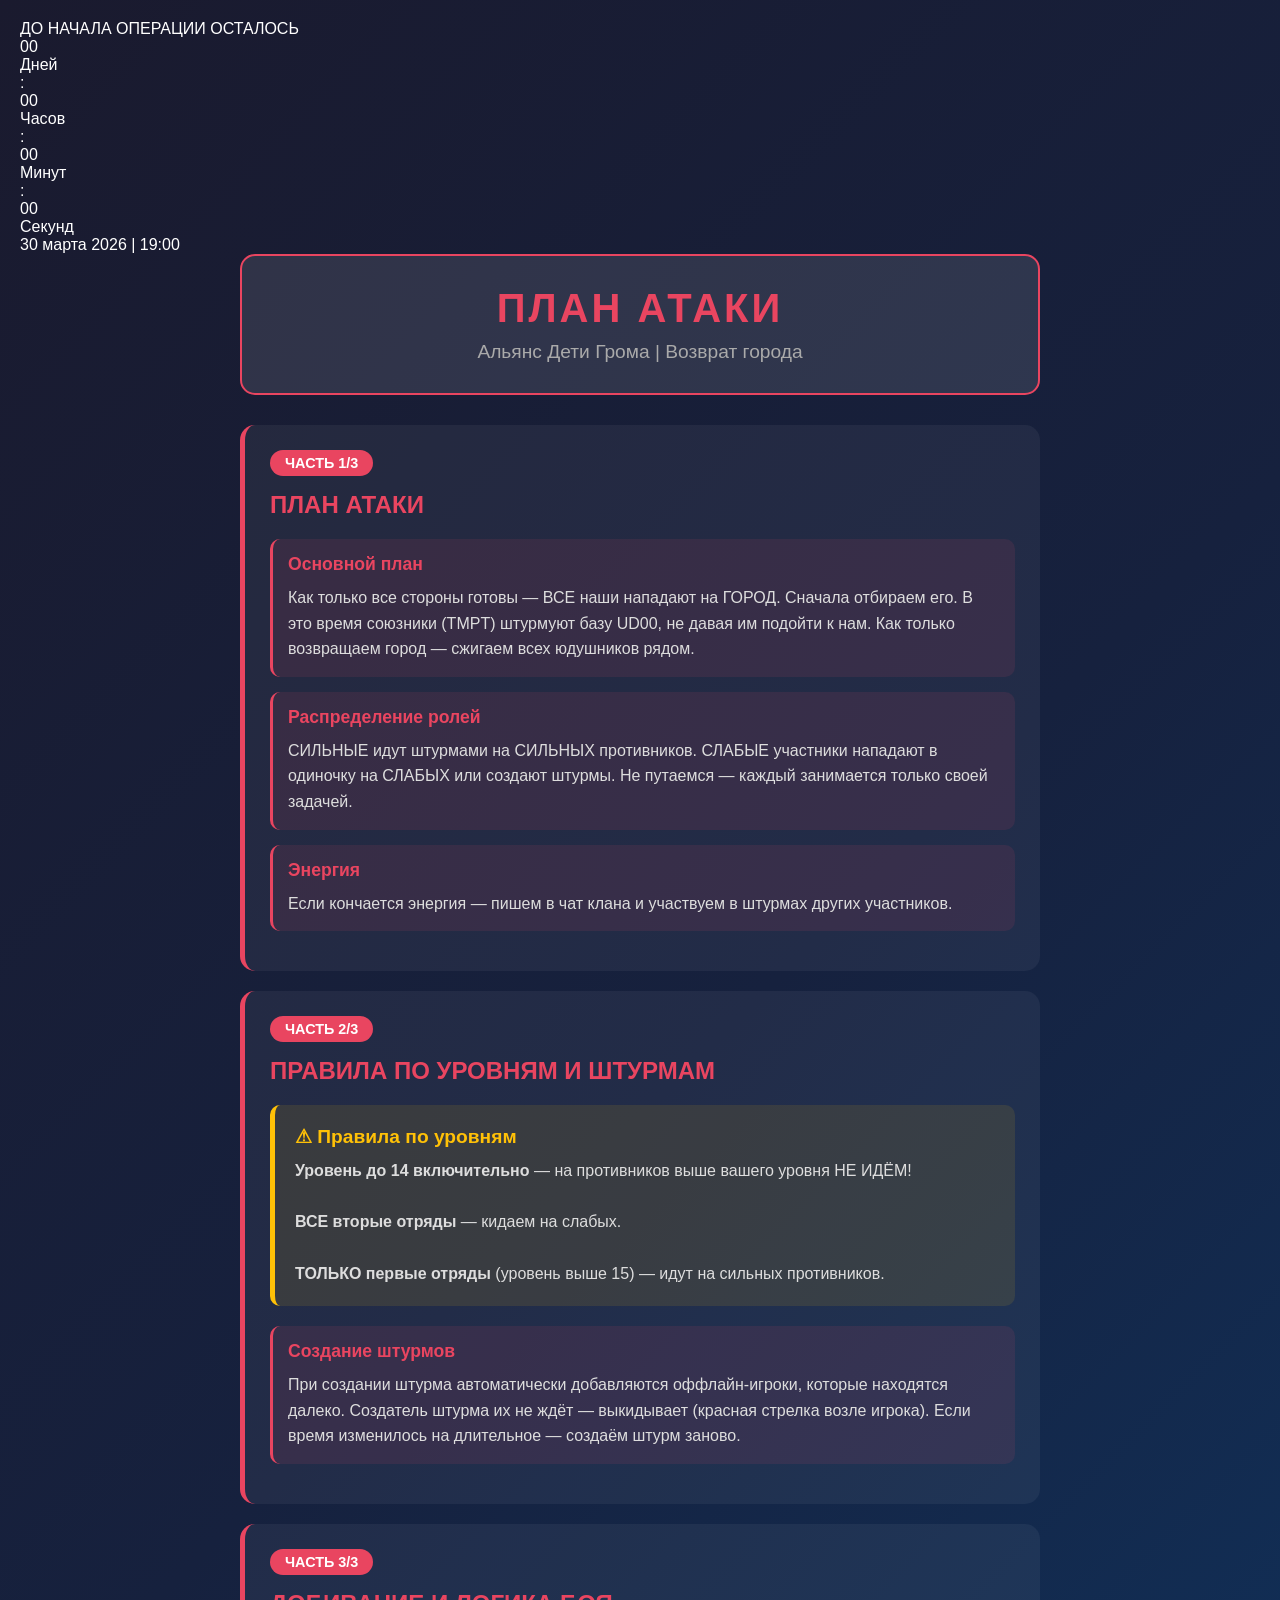
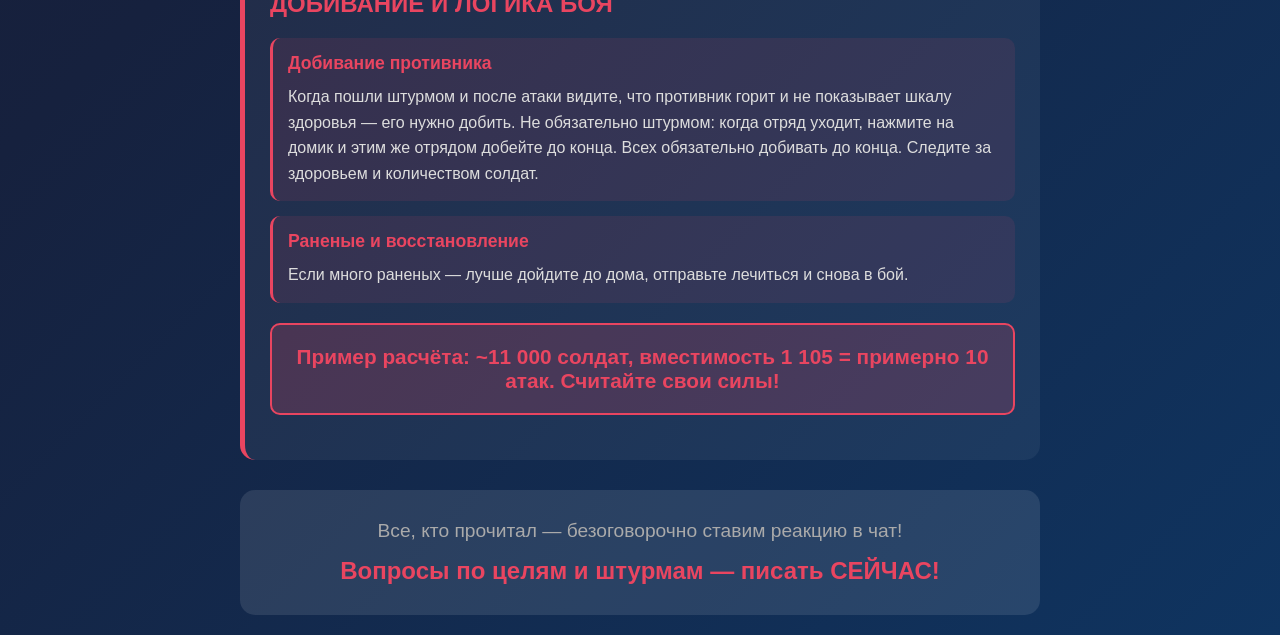
==== attack-plan.html @ 68d18eac "Create attack-plan.html" ====
<!DOCTYPE html>
<html lang="ru">
<head>
    <meta charset="UTF-8">
    <meta name="viewport" content="width=device-width, initial-scale=1.0">
    <title>План Атаки | Дети Грома</title>
    <style>
        * {
            margin: 0;
            padding: 0;
            box-sizing: border-box;
        }

        body {
            font-family: 'Segoe UI', Tahoma, Geneva, Verdana, sans-serif;
            background: linear-gradient(135deg, #1a1a2e 0%, #16213e 50%, #0f3460 100%);
            min-height: 100vh;
            padding: 20px;
            color: #fff;
        }

        .container {
            max-width: 800px;
            margin: 0 auto;
        }

        .header {
            text-align: center;
            padding: 30px 20px;
            background: rgba(255, 255, 255, 0.1);
            border-radius: 15px;
            margin-bottom: 30px;
            border: 2px solid #e94560;
        }

        .header h1 {
            font-size: 2.5em;
            color: #e94560;
            text-transform: uppercase;
            letter-spacing: 3px;
            margin-bottom: 10px;
        }

        .header .subtitle {
            font-size: 1.2em;
            color: #aaa;
        }

        .section {
            background: rgba(255, 255, 255, 0.05);
            border-radius: 15px;
            padding: 25px;
            margin-bottom: 20px;
            border-left: 5px solid #e94560;
        }

        .section-number {
            display: inline-block;
            background: #e94560;
            color: #fff;
            padding: 5px 15px;
            border-radius: 20px;
            font-size: 0.9em;
            font-weight: bold;
            margin-bottom: 15px;
        }

        .section h2 {
            font-size: 1.5em;
            color: #e94560;
            margin-bottom: 20px;
            text-transform: uppercase;
        }

        .point {
            background: rgba(233, 69, 96, 0.1);
            padding: 15px;
            border-radius: 10px;
            margin-bottom: 15px;
            border-left: 3px solid #e94560;
        }

        .point-title {
            font-weight: bold;
            color: #e94560;
            margin-bottom: 10px;
            font-size: 1.1em;
        }

        .point-text {
            line-height: 1.6;
            color: #ddd;
        }

        .warning {
            background: rgba(255, 193, 7, 0.1);
            border-left: 5px solid #ffc107;
            padding: 20px;
            border-radius: 10px;
            margin: 20px 0;
        }

        .warning-title {
            color: #ffc107;
            font-weight: bold;
            font-size: 1.2em;
            margin-bottom: 10px;
        }

        .warning-text {
            color: #ddd;
            line-height: 1.6;
        }

        .important {
            background: rgba(233, 69, 96, 0.2);
            border: 2px solid #e94560;
            padding: 20px;
            border-radius: 10px;
            margin: 20px 0;
            text-align: center;
        }

        .important-text {
            font-size: 1.3em;
            font-weight: bold;
            color: #e94560;
        }

        .footer {
            text-align: center;
            padding: 30px;
            background: rgba(255, 255, 255, 0.1);
            border-radius: 15px;
            margin-top: 30px;
        }

        .footer-text {
            font-size: 1.2em;
            color: #aaa;
            margin-bottom: 15px;
        }

        .footer-action {
            font-size: 1.5em;
            font-weight: bold;
            color: #e94560;
        }

        @media (max-width: 600px) {
            .header h1 {
                font-size: 1.8em;
            }

            .section {
                padding: 20px;
            }

            .point {
                padding: 12px;
            }
        }
    </style>
</head>
<body>
  <div class="countdown-container">
    <div class="countdown-title">ДО НАЧАЛА ОПЕРАЦИИ ОСТАЛОСЬ</div>
    <div class="countdown-timer" id="countdown">
        <div class="countdown-item">
            <div class="countdown-value" id="days">00</div>
            <div class="countdown-label">Дней</div>
        </div>
        <div class="countdown-separator">:</div>
        <div class="countdown-item">
            <div class="countdown-value" id="hours">00</div>
            <div class="countdown-label">Часов</div>
        </div>
        <div class="countdown-separator">:</div>
        <div class="countdown-item">
            <div class="countdown-value" id="minutes">00</div>
            <div class="countdown-label">Минут</div>
        </div>
        <div class="countdown-separator">:</div>
        <div class="countdown-item">
            <div class="countdown-value" id="seconds">00</div>
            <div class="countdown-label">Секунд</div>
        </div>
    </div>
    <div class="countdown-date">30 марта 2026 | 19:00</div>
</div>
    <div class="container">
        <div class="header">
            <h1>План Атаки</h1>
            <div class="subtitle">Альянс Дети Грома | Возврат города</div>
        </div>

        <div class="section">
            <div class="section-number">ЧАСТЬ 1/3</div>
            <h2>План атаки</h2>
            
            <div class="point">
                <div class="point-title">Основной план</div>
                <div class="point-text">
                    Как только все стороны готовы — ВСЕ наши нападают на ГОРОД. Сначала отбираем его. В это время союзники (TMPT) штурмуют базу UD00, не давая им подойти к нам. Как только возвращаем город — сжигаем всех юдушников рядом.
                </div>
            </div>

            <div class="point">
                <div class="point-title">Распределение ролей</div>
                <div class="point-text">
                    СИЛЬНЫЕ идут штурмами на СИЛЬНЫХ противников. СЛАБЫЕ участники нападают в одиночку на СЛАБЫХ или создают штурмы. Не путаемся — каждый занимается только своей задачей.
                </div>
            </div>

            <div class="point">
                <div class="point-title">Энергия</div>
                <div class="point-text">
                    Если кончается энергия — пишем в чат клана и участвуем в штурмах других участников.
                </div>
            </div>
        </div>

        <div class="section">
            <div class="section-number">ЧАСТЬ 2/3</div>
            <h2>Правила по уровням и штурмам</h2>
            
            <div class="warning">
                <div class="warning-title">⚠ Правила по уровням</div>
                <div class="warning-text">
                    <strong>Уровень до 14 включительно</strong> — на противников выше вашего уровня НЕ ИДЁМ!<br><br>
                    <strong>ВСЕ вторые отряды</strong> — кидаем на слабых.<br><br>
                    <strong>ТОЛЬКО первые отряды</strong> (уровень выше 15) — идут на сильных противников.
                </div>
            </div>

            <div class="point">
                <div class="point-title">Создание штурмов</div>
                <div class="point-text">
                    При создании штурма автоматически добавляются оффлайн-игроки, которые находятся далеко. Создатель штурма их не ждёт — выкидывает (красная стрелка возле игрока). Если время изменилось на длительное — создаём штурм заново.
                </div>
            </div>
        </div>

        <div class="section">
            <div class="section-number">ЧАСТЬ 3/3</div>
            <h2>Добивание и логика боя</h2>
            
            <div class="point">
                <div class="point-title">Добивание противника</div>
                <div class="point-text">
                    Когда пошли штурмом и после атаки видите, что противник горит и не показывает шкалу здоровья — его нужно добить. Не обязательно штурмом: когда отряд уходит, нажмите на домик и этим же отрядом добейте до конца. Всех обязательно добивать до конца. Следите за здоровьем и количеством солдат.
                </div>
            </div>

            <div class="point">
                <div class="point-title">Раненые и восстановление</div>
                <div class="point-text">
                    Если много раненых — лучше дойдите до дома, отправьте лечиться и снова в бой.
                </div>
            </div>

            <div class="important">
                <div class="important-text">
                    Пример расчёта: ~11 000 солдат, вместимость 1 105 = примерно 10 атак. Считайте свои силы!
                </div>
            </div>
        </div>

        <div class="footer">
            <div class="footer-text">
                Все, кто прочитал — безоговорочно ставим реакцию в чат!
            </div>
            <div class="footer-action">
                Вопросы по целям и штурмам — писать СЕЙЧАС!
            </div>
        </div>
    </div>
</body>
</html>
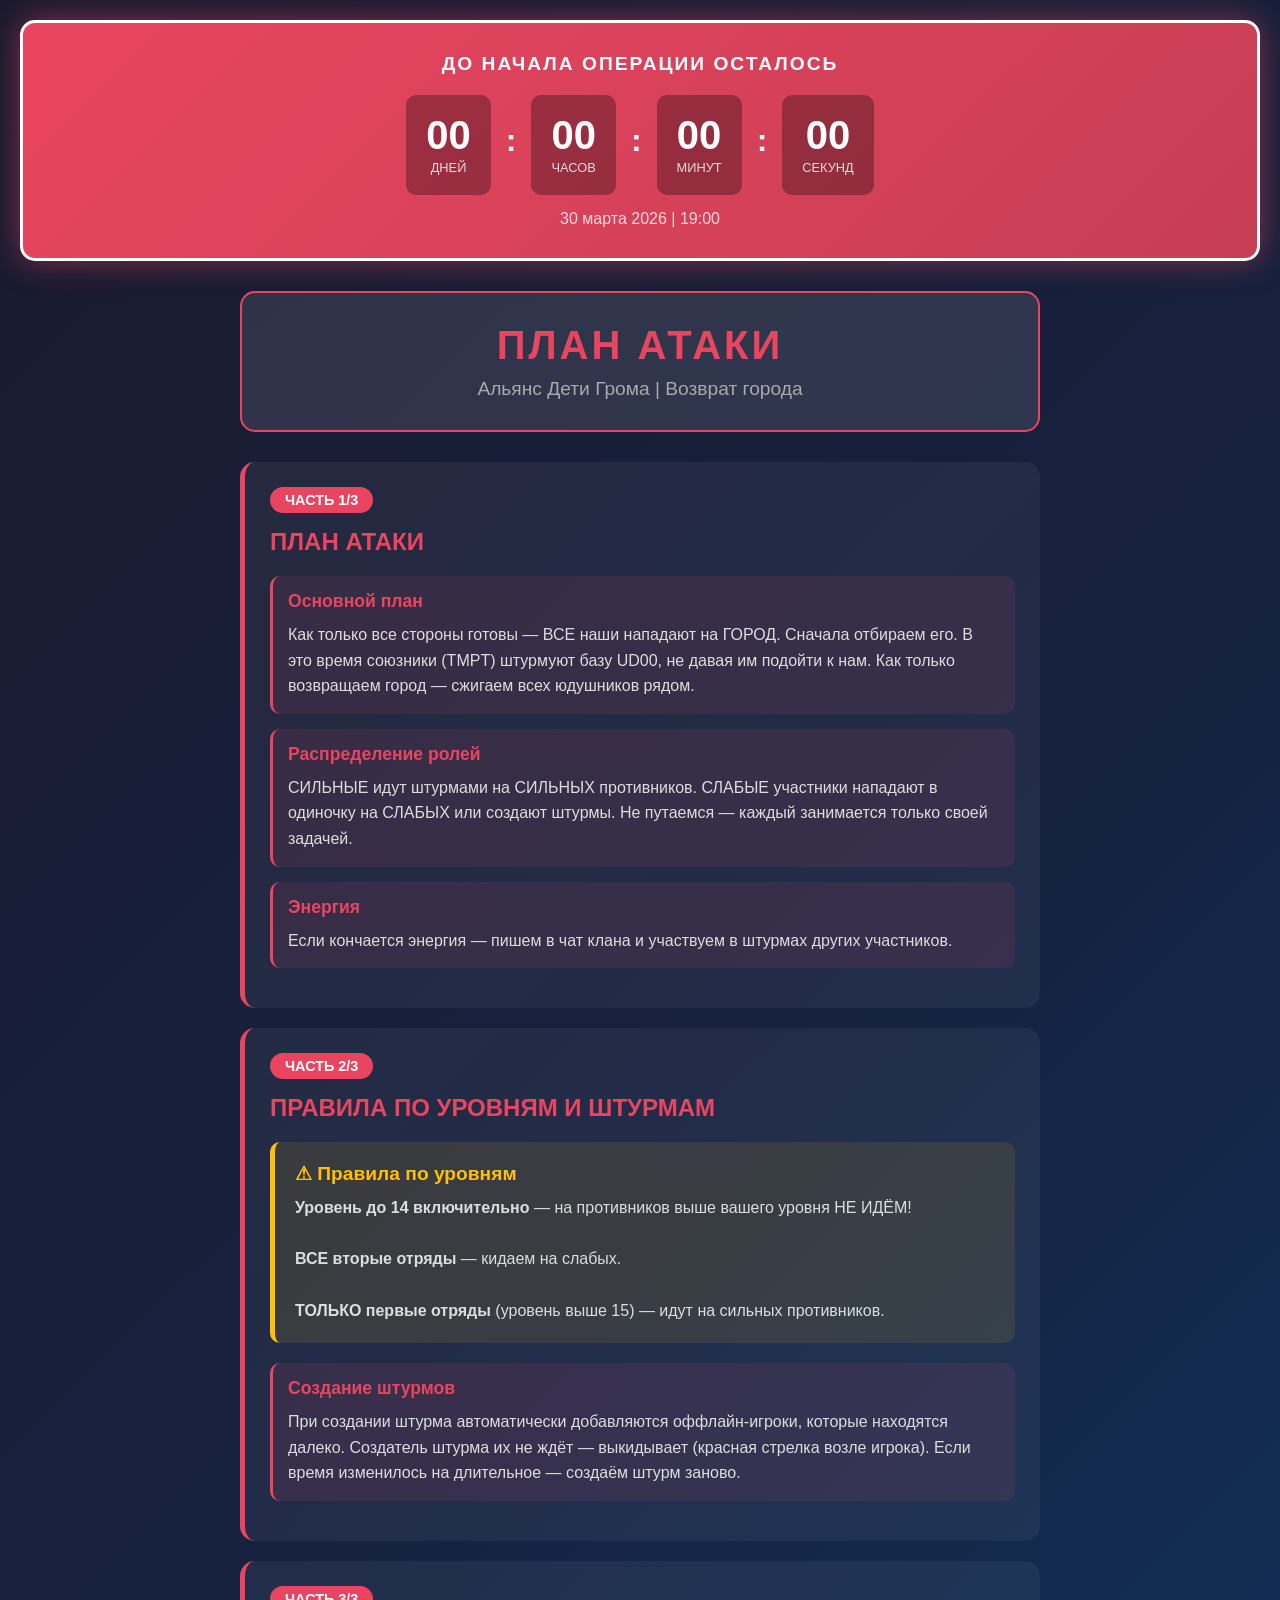
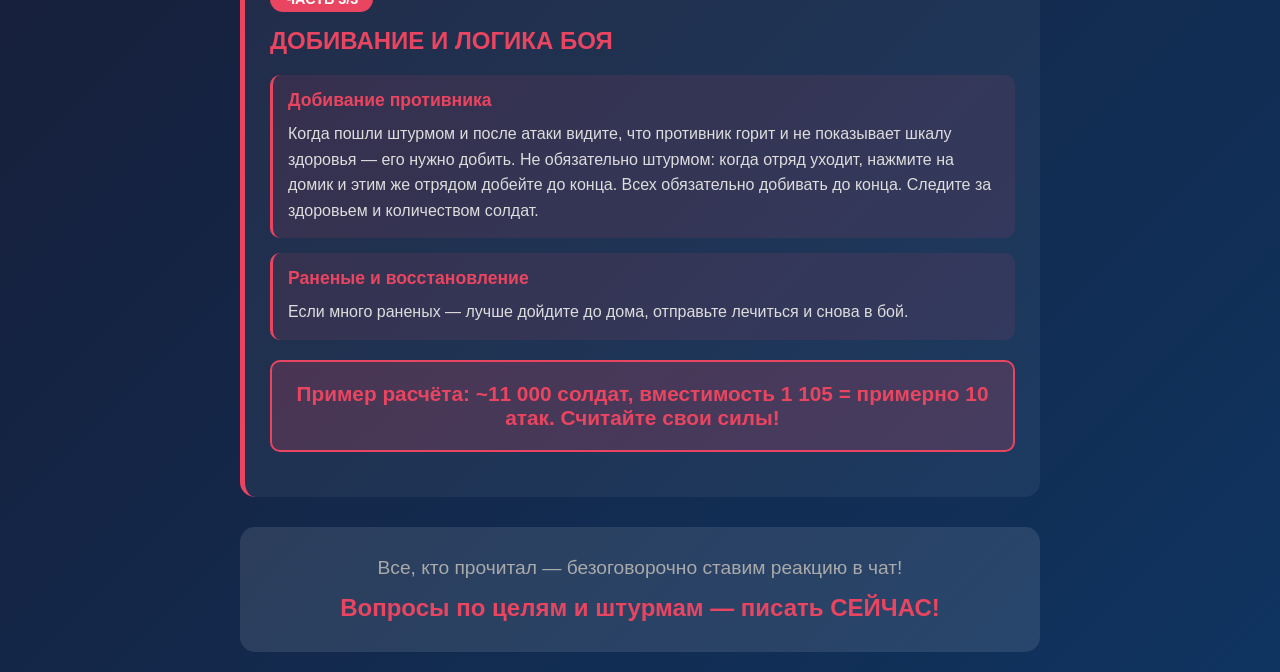
==== commit 678b8adb: "Update attack-plan.html" ====
--- a/attack-plan.html
+++ b/attack-plan.html
@@ -18,6 +18,85 @@
             padding: 20px;
             color: #fff;
         }
+        .countdown-container {
+    background: linear-gradient(135deg, #e94560 0%, #c73e54 100%);
+    border-radius: 15px;
+    padding: 30px 20px;
+    margin-bottom: 30px;
+    text-align: center;
+    border: 3px solid #fff;
+    box-shadow: 0 0 30px rgba(233, 69, 96, 0.5);
+}
+
+.countdown-title {
+    font-size: 1.2em;
+    color: #fff;
+    text-transform: uppercase;
+    letter-spacing: 2px;
+    margin-bottom: 20px;
+    font-weight: bold;
+}
+
+.countdown-timer {
+    display: flex;
+    justify-content: center;
+    align-items: center;
+    gap: 15px;
+    margin-bottom: 15px;
+}
+
+.countdown-item {
+    background: rgba(0, 0, 0, 0.3);
+    padding: 20px;
+    border-radius: 10px;
+    min-width: 80px;
+}
+
+.countdown-value {
+    font-size: 2.5em;
+    font-weight: bold;
+    color: #fff;
+    line-height: 1;
+}
+
+.countdown-label {
+    font-size: 0.8em;
+    color: #ddd;
+    margin-top: 5px;
+    text-transform: uppercase;
+}
+
+.countdown-separator {
+    font-size: 2em;
+    color: #fff;
+    font-weight: bold;
+    margin-top: -10px;
+}
+
+.countdown-date {
+    font-size: 1em;
+    color: #fff;
+    opacity: 0.8;
+}
+
+@media (max-width: 600px) {
+    .countdown-item {
+        padding: 15px;
+        min-width: 60px;
+    }
+
+    .countdown-value {
+        font-size: 1.8em;
+    }
+
+    .countdown-label {
+        font-size: 0.7em;
+    }
+
+    .countdown-separator {
+        font-size: 1.5em;
+    }
+}
 
         .container {
             max-width: 800px;
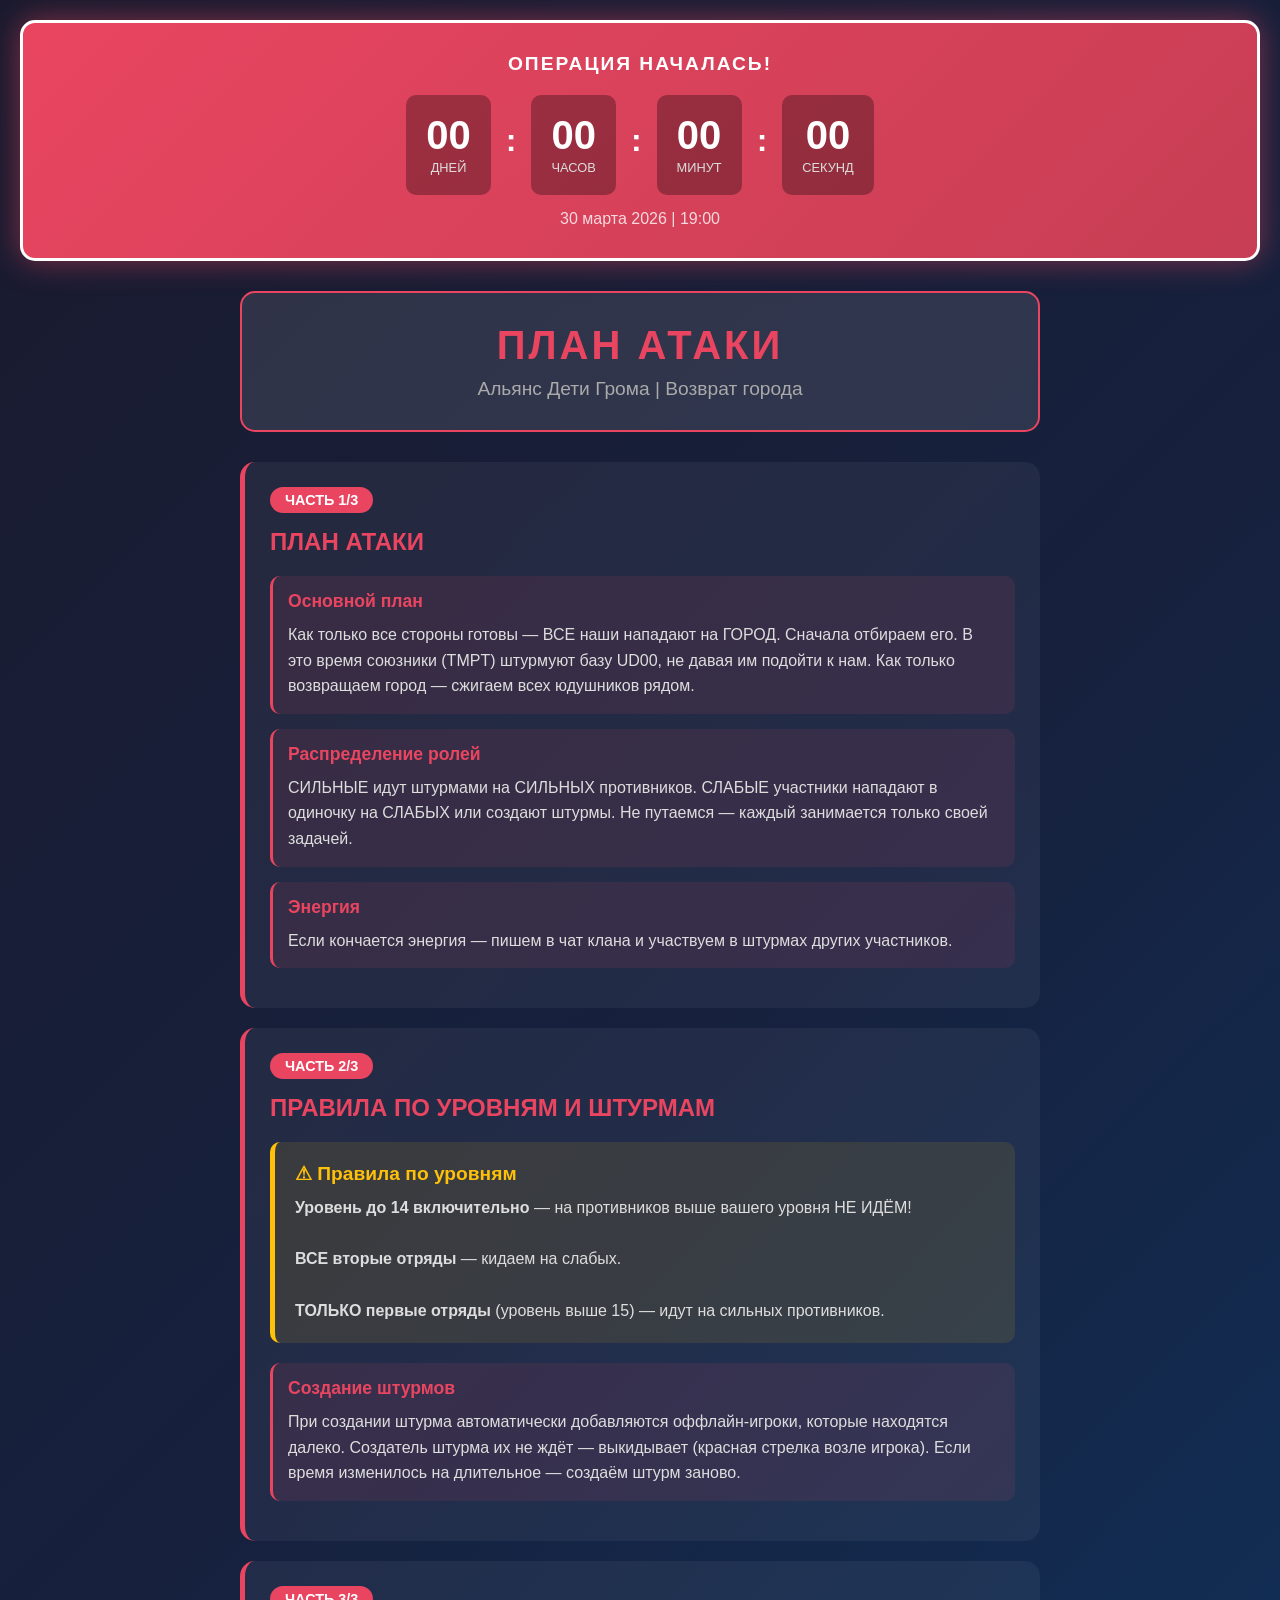
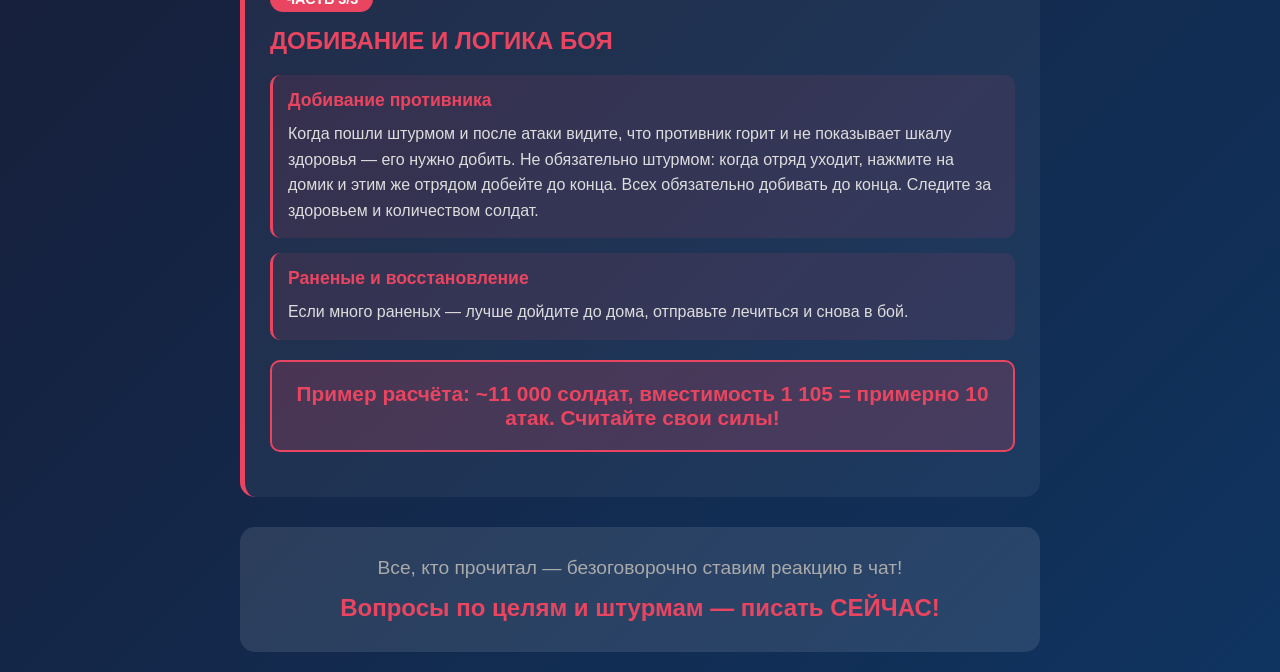
==== commit db859d41: "Update attack-plan.html" ====
--- a/attack-plan.html
+++ b/attack-plan.html
@@ -354,5 +354,34 @@
             </div>
         </div>
     </div>
+    <script>
+    function updateCountdown() {
+        const targetDate = new Date('March 30, 2026 19:00:00').getTime();
+        const now = new Date().getTime();
+        const difference = targetDate - now;
+
+        if (difference <= 0) {
+            document.getElementById('days').textContent = '00';
+            document.getElementById('hours').textContent = '00';
+            document.getElementById('minutes').textContent = '00';
+            document.getElementById('seconds').textContent = '00';
+            document.querySelector('.countdown-title').textContent = 'ОПЕРАЦИЯ НАЧАЛАСЬ!';
+            return;
+        }
+
+        const days = Math.floor(difference / (1000 * 60 * 60 * 24));
+        const hours = Math.floor((difference % (1000 * 60 * 60 * 24)) / (1000 * 60 * 60));
+        const minutes = Math.floor((difference % (1000 * 60 * 60)) / (1000 * 60));
+        const seconds = Math.floor((difference % (1000 * 60)) / 1000);
+
+        document.getElementById('days').textContent = days.toString().padStart(2, '0');
+        document.getElementById('hours').textContent = hours.toString().padStart(2, '0');
+        document.getElementById('minutes').textContent = minutes.toString().padStart(2, '0');
+        document.getElementById('seconds').textContent = seconds.toString().padStart(2, '0');
+    }
+
+    updateCountdown();
+    setInterval(updateCountdown, 1000);
+</script>
 </body>
 </html>
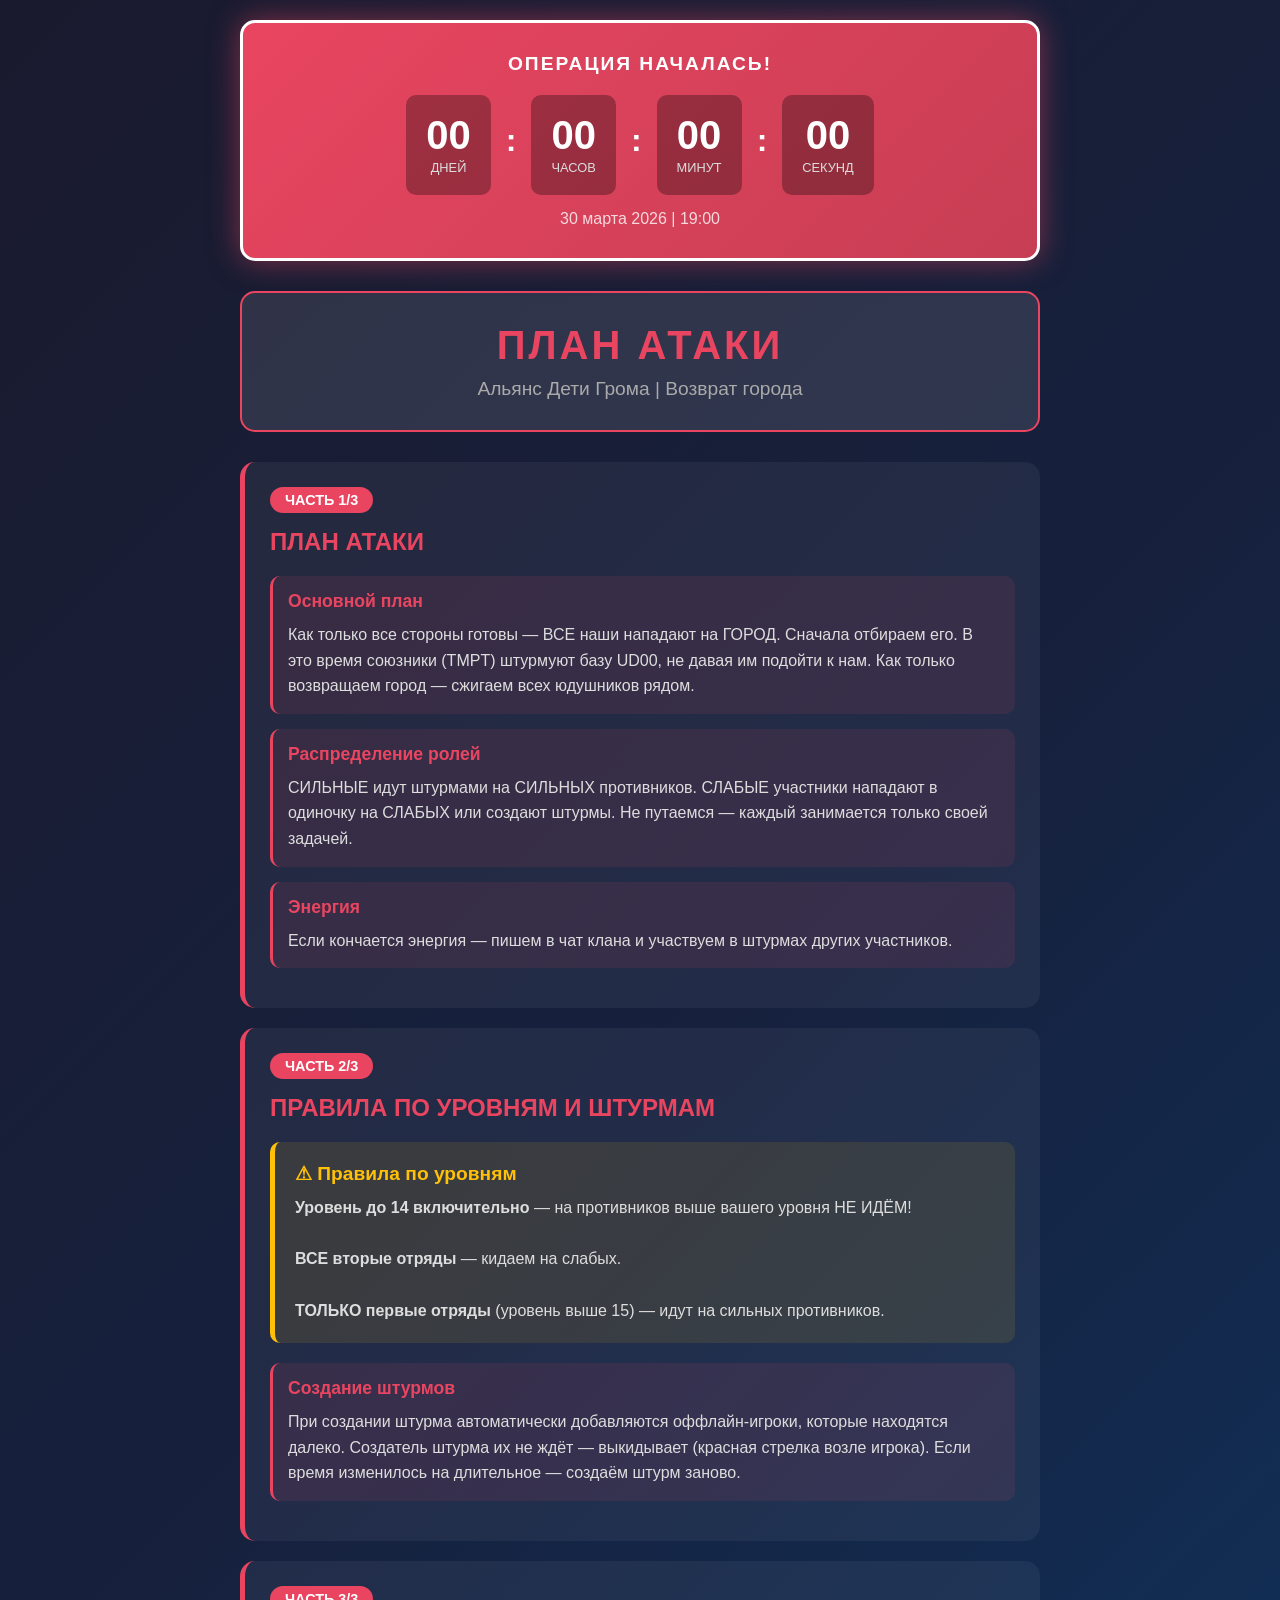
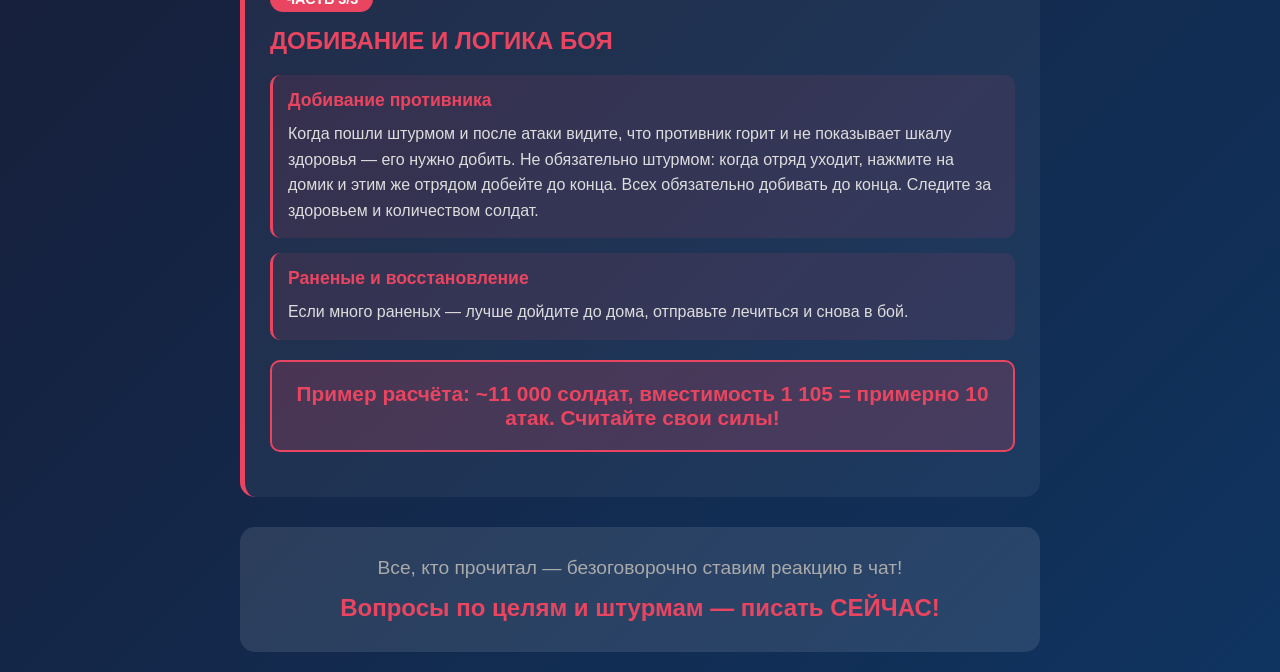
==== commit aa5e32aa: "Update attack-plan.html" ====
--- a/attack-plan.html
+++ b/attack-plan.html
@@ -242,6 +242,7 @@
     </style>
 </head>
 <body>
+    <div class="container">
   <div class="countdown-container">
     <div class="countdown-title">ДО НАЧАЛА ОПЕРАЦИИ ОСТАЛОСЬ</div>
     <div class="countdown-timer" id="countdown">
@@ -267,7 +268,6 @@
     </div>
     <div class="countdown-date">30 марта 2026 | 19:00</div>
 </div>
-    <div class="container">
         <div class="header">
             <h1>План Атаки</h1>
             <div class="subtitle">Альянс Дети Грома | Возврат города</div>
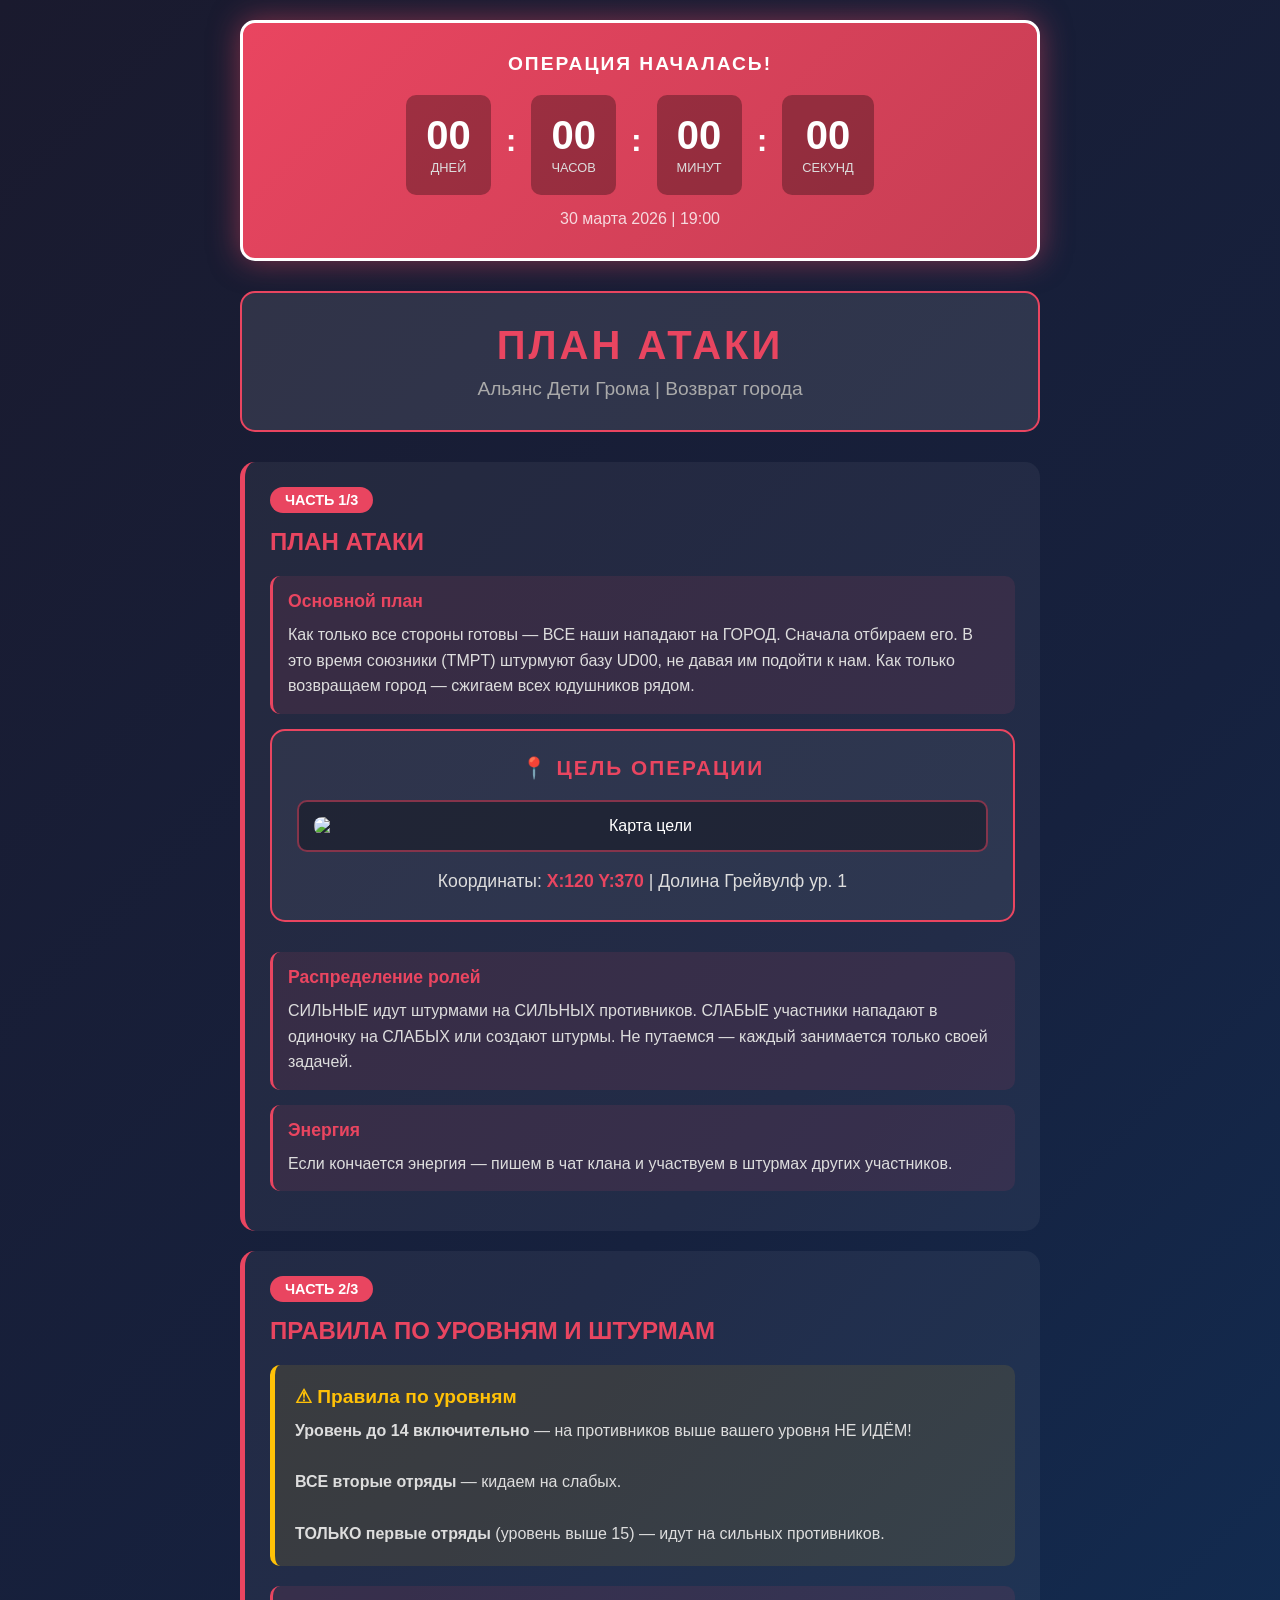
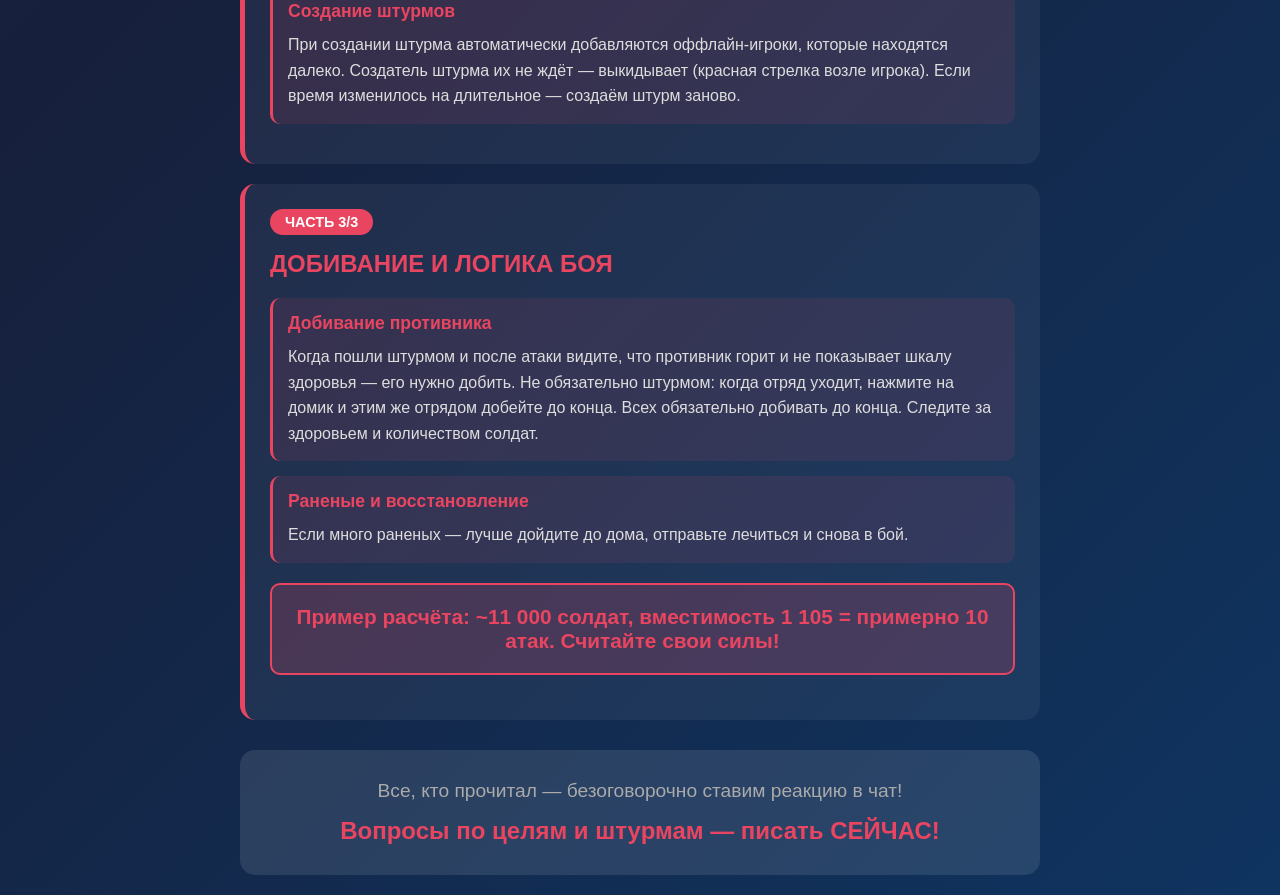
==== commit fb4a54c1: "Update attack-plan.html" ====
--- a/attack-plan.html
+++ b/attack-plan.html
@@ -124,6 +124,59 @@
             font-size: 1.2em;
             color: #aaa;
         }
+        .map-section {
+    background: rgba(255, 255, 255, 0.05);
+    border-radius: 15px;
+    padding: 25px;
+    margin-bottom: 30px;
+    border: 2px solid #e94560;
+    text-align: center;
+}
+
+.map-title {
+    font-size: 1.3em;
+    color: #e94560;
+    font-weight: bold;
+    margin-bottom: 20px;
+    text-transform: uppercase;
+    letter-spacing: 2px;
+}
+
+.map-container {
+    background: rgba(0, 0, 0, 0.3);
+    border-radius: 10px;
+    padding: 15px;
+    margin-bottom: 15px;
+    border: 2px solid rgba(233, 69, 96, 0.5);
+}
+
+.map-image {
+    max-width: 100%;
+    height: auto;
+    border-radius: 8px;
+    display: block;
+    margin: 0 auto;
+}
+
+.map-description {
+    color: #ddd;
+    font-size: 1.1em;
+    line-height: 1.6;
+}
+
+.map-description strong {
+    color: #e94560;
+}
+
+@media (max-width: 600px) {
+    .map-section {
+        padding: 20px;
+    }
+
+    .map-title {
+        font-size: 1.1em;
+    }
+}
 
         .section {
             background: rgba(255, 255, 255, 0.05);
@@ -283,6 +336,16 @@
                     Как только все стороны готовы — ВСЕ наши нападают на ГОРОД. Сначала отбираем его. В это время союзники (TMPT) штурмуют базу UD00, не давая им подойти к нам. Как только возвращаем город — сжигаем всех юдушников рядом.
                 </div>
             </div>
+            <!-- СКРИНШОТ КАРТЫ -->
+<div class="map-section">
+    <div class="map-title">📍 ЦЕЛЬ ОПЕРАЦИИ</div>
+    <div class="map-container">
+        <img src="map-screenshot.png" alt="Карта цели" class="map-image">
+    </div>
+    <div class="map-description">
+        Координаты: <strong>X:120 Y:370</strong> | Долина Грейвулф ур. 1
+    </div>
+</div>
 
             <div class="point">
                 <div class="point-title">Распределение ролей</div>
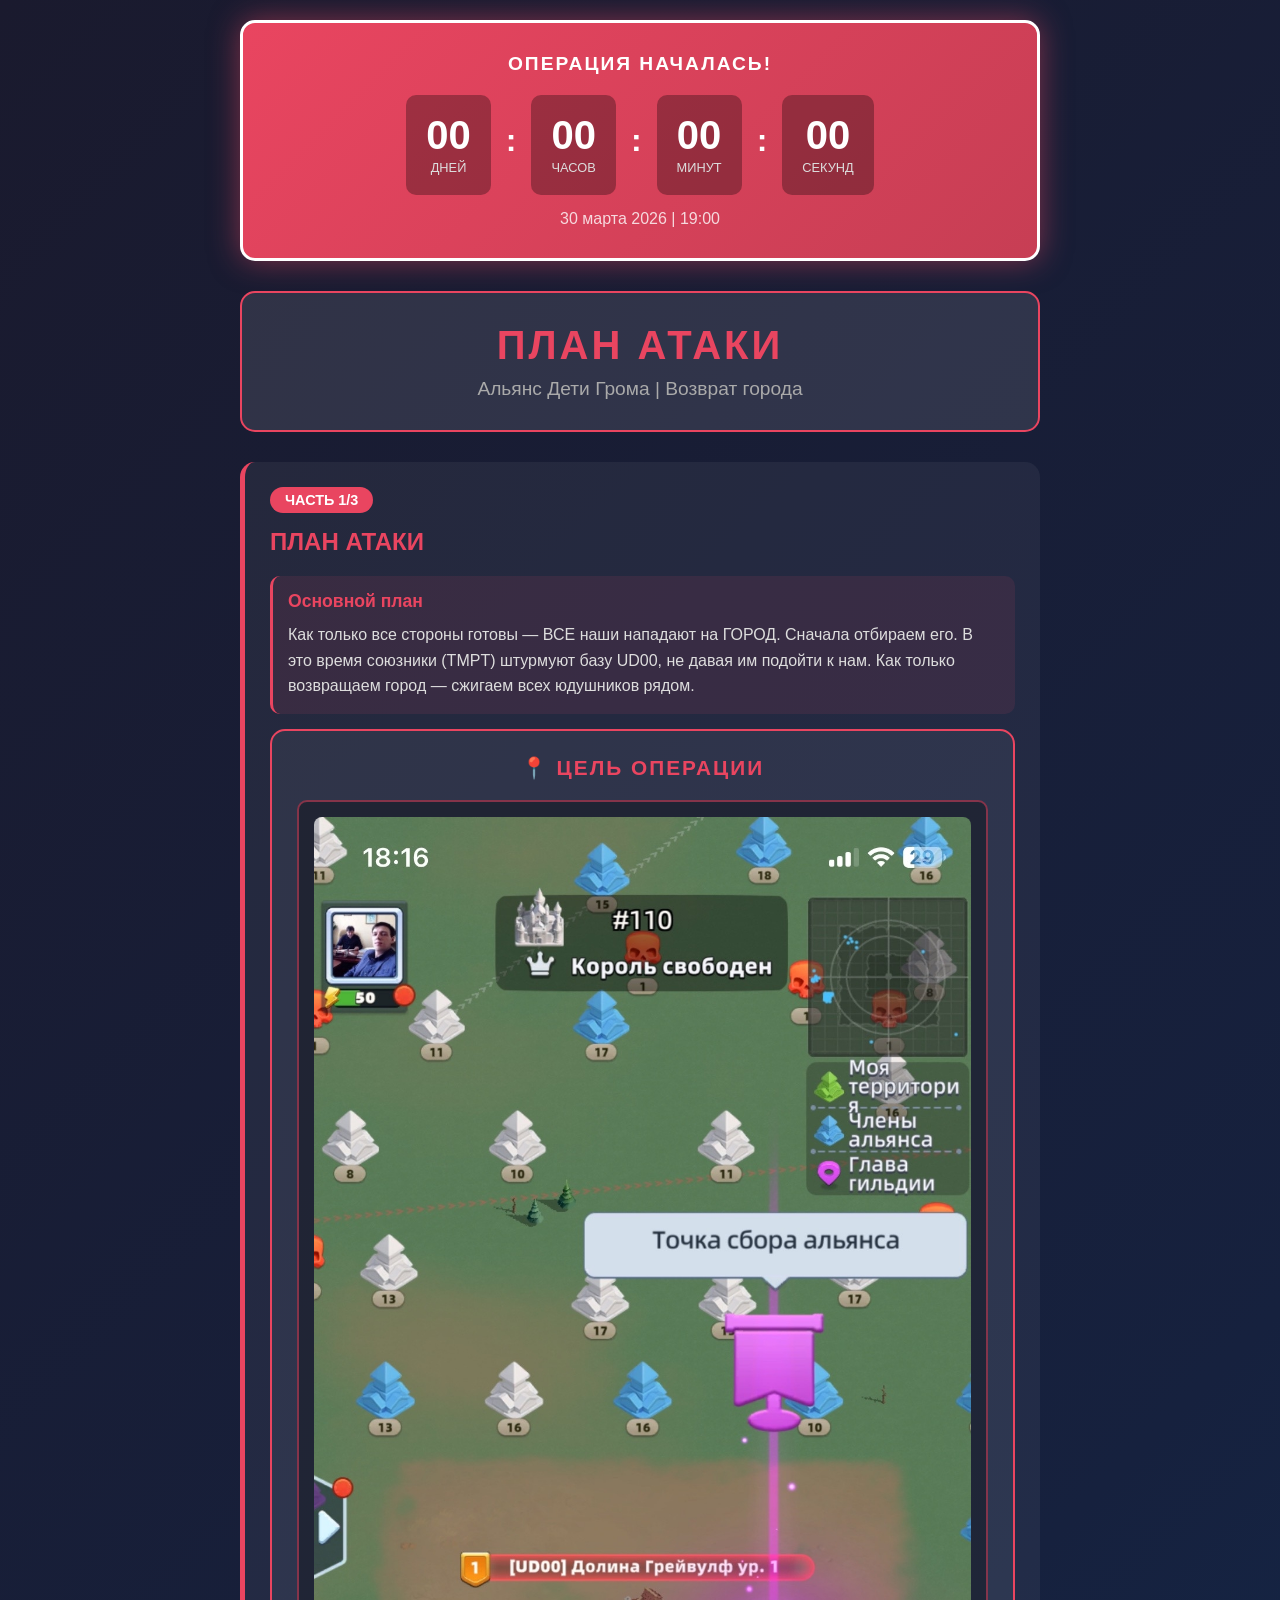
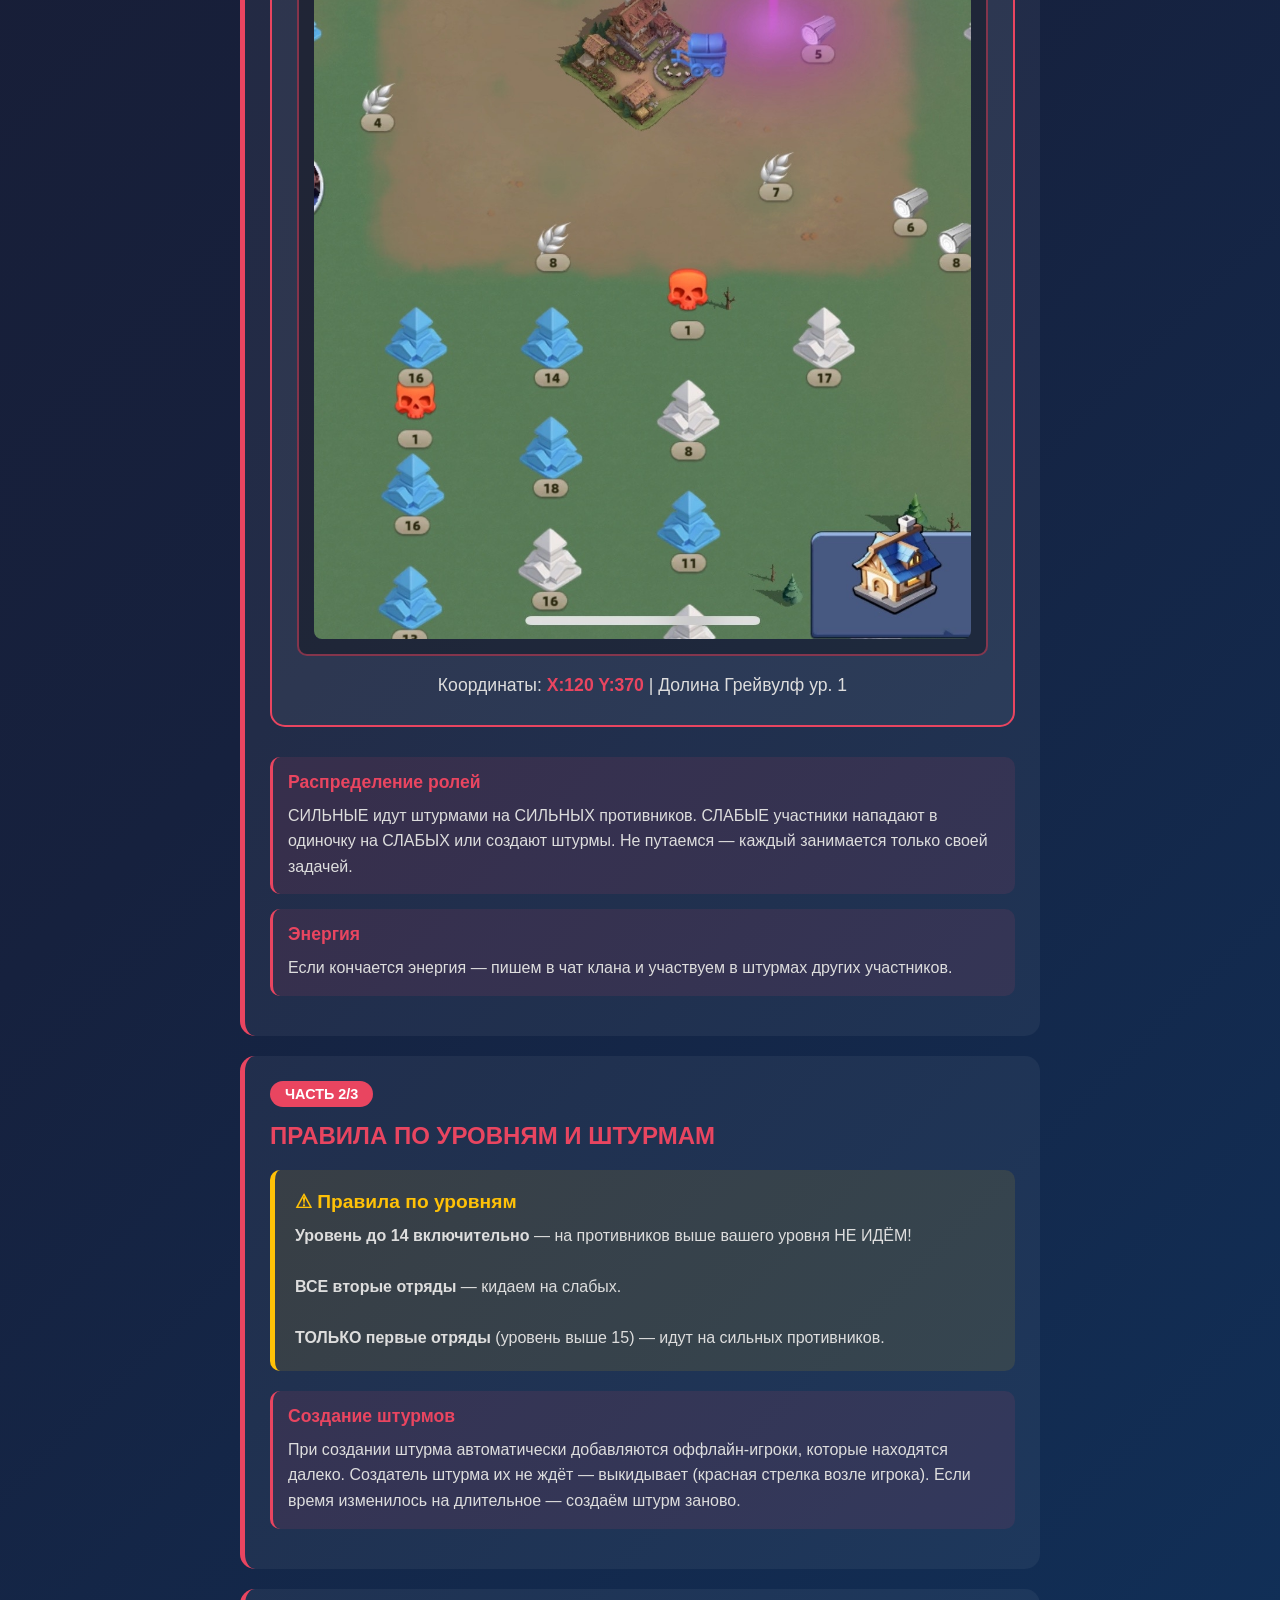
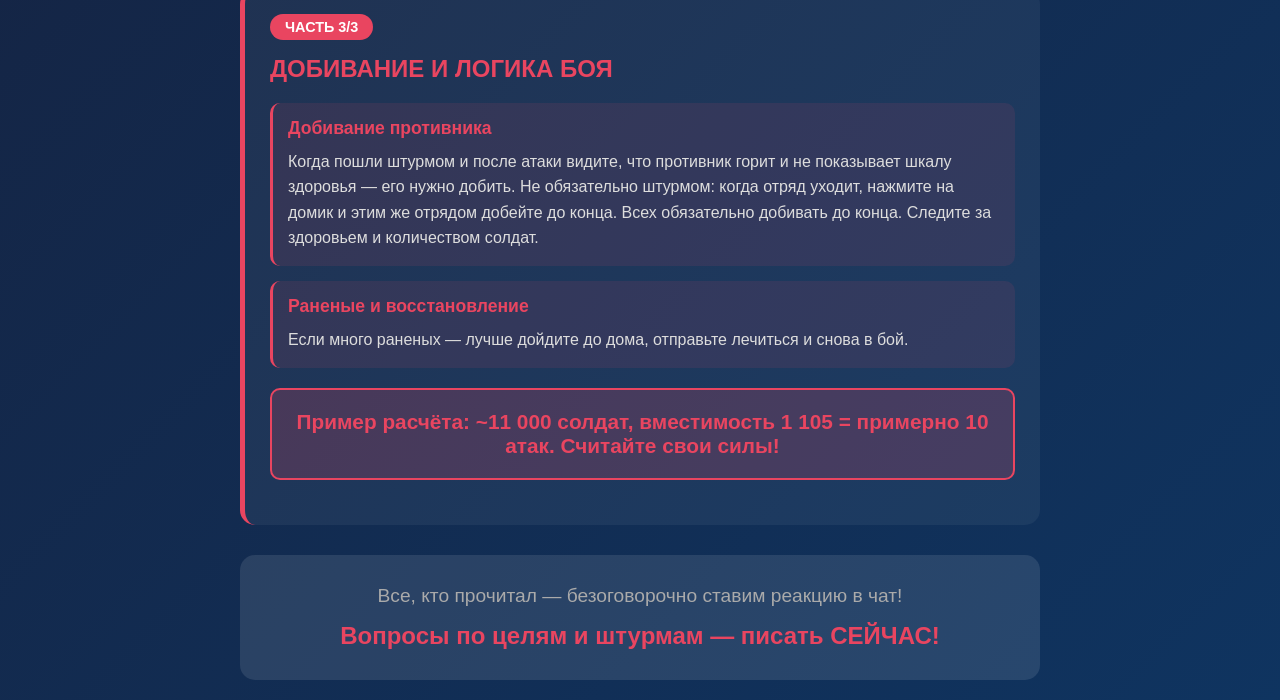
==== commit b292fa99: "Update attack-plan.html" ====
--- a/attack-plan.html
+++ b/attack-plan.html
@@ -340,7 +340,7 @@
 <div class="map-section">
     <div class="map-title">📍 ЦЕЛЬ ОПЕРАЦИИ</div>
     <div class="map-container">
-        <img src="map-screenshot.png" alt="Карта цели" class="map-image">
+        <img src="map-screenshot.jpg" alt="Карта цели" class="map-image">
     </div>
     <div class="map-description">
         Координаты: <strong>X:120 Y:370</strong> | Долина Грейвулф ур. 1
